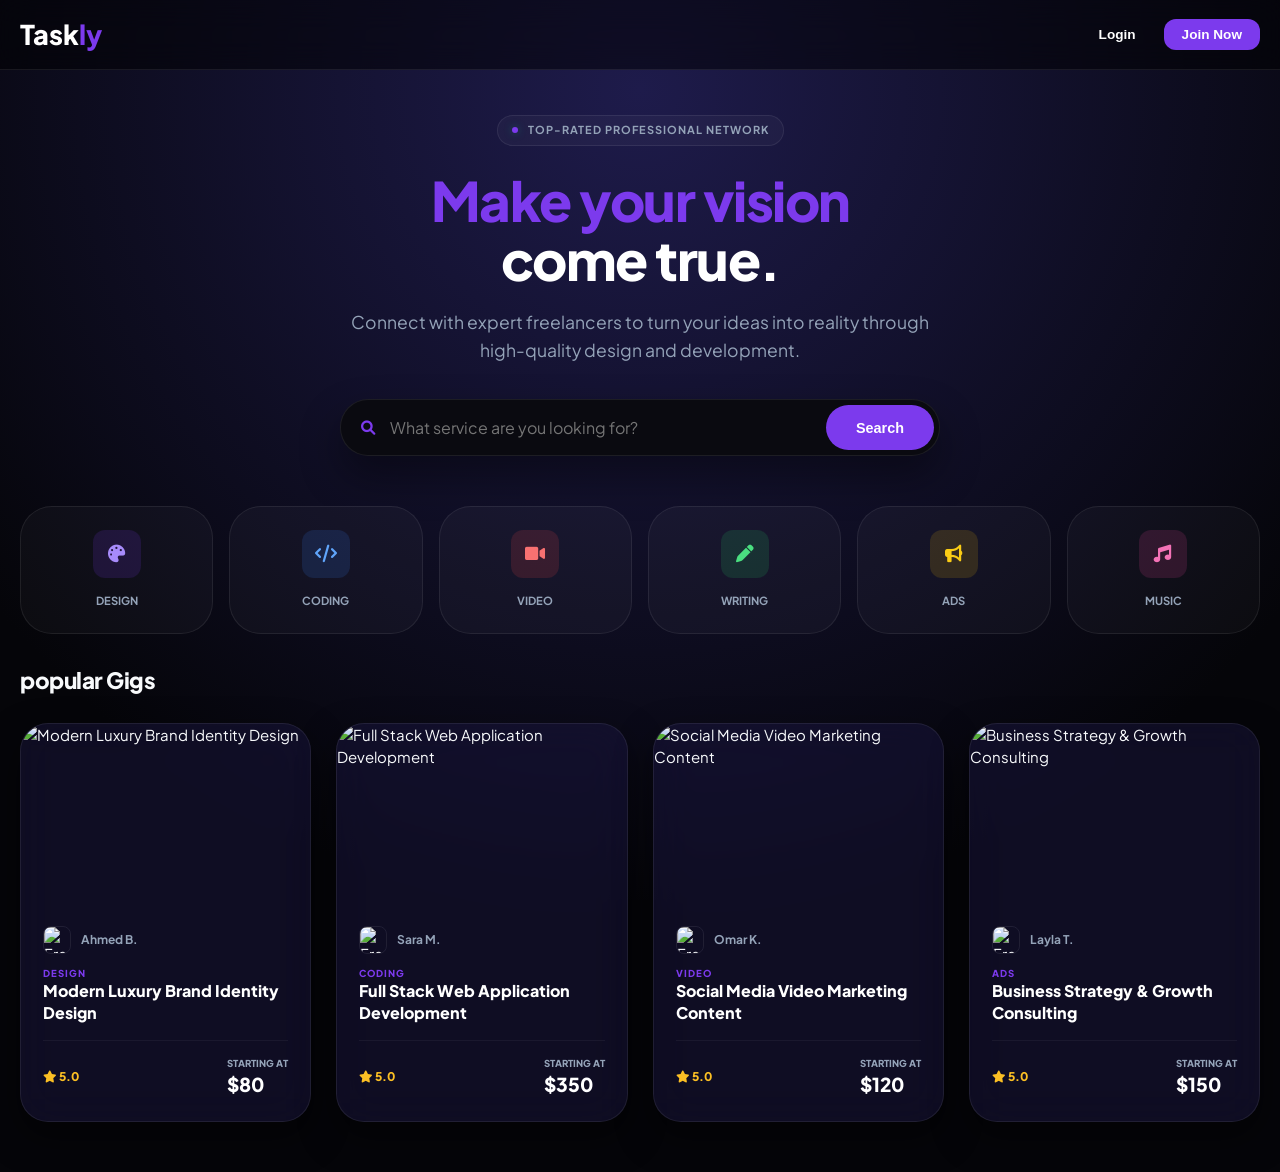
==== index.html @ 3a9c92f4 "first commit" ====
<!DOCTYPE html>
<html lang="en">
<head>
    <meta charset="UTF-8">
    <meta name="viewport" content="width=device-width, initial-scale=1.0">
    <title>FreelancePRO | Premium Marketplace</title>
    
    <link href="https://cdnjs.cloudflare.com/ajax/libs/font-awesome/6.0.0/css/all.min.css" rel="stylesheet">
    <link href="https://fonts.googleapis.com/css2?family=Plus+Jakarta+Sans:wght@300;400;600;800&display=swap" rel="stylesheet">

    <style>
        /* =========================================
           1. CORE & GLOBAL STYLES
           ========================================= */
        :root {
            --primary: #7c3aed;
            --primary-hover: #a78bfa;
            --dark-bg: #050509;
            --deep-purple: #1e1b4b;
            --glass: rgba(255, 255, 255, 0.03);
            --glass-card: rgba(30, 27, 75, 0.4);
            --glass-border: rgba(255, 255, 255, 0.08);
            --text-main: #f8fafc;
            --text-muted: #94a3b8;
        }

        * { box-sizing: border-box; margin: 0; padding: 0; }
        body { font-family: 'Plus Jakarta Sans', sans-serif; background: var(--dark-bg); color: var(--text-main); line-height: 1.5; font-size: 15px; overflow-x: hidden; }
        .cosmos-bg { position: fixed; inset: 0; z-index: -1; background: radial-gradient(circle at 50% 10%, var(--deep-purple) 0%, var(--dark-bg) 80%); }
        
        .container { max-width: 1400px; margin: 0 auto; padding: 0 20px; }

        /* Navbar */
        .navbar { position: fixed; top: 0; width: 100%; height: 70px; background: rgba(0,0,0,0.5); backdrop-filter: blur(15px); border-bottom: 1px solid var(--glass-border); z-index: 1000; display: flex; align-items: center; }
        .nav-content { display: flex; justify-content: space-between; align-items: center; width: 100%; }
        .logo { font-size: 1.7rem; font-weight: 800; color: white; text-decoration: none; cursor: pointer; }
        .logo span { color: var(--primary); }

        .btn-sm { padding: 8px 18px; border-radius: 12px; font-weight: 700; font-size: 0.85rem; cursor: pointer; transition: 0.3s; border: none; }
        .btn-primary { background: var(--primary); color: white; }

        .page { display: none; padding-top: 100px; animation: fadeIn 0.4s ease; }
        .active-page { display: block; }
        @keyframes fadeIn { from { opacity: 0; } to { opacity: 1; } }

        /* =========================================
           UPDATED: ULTRA-PRO HERO STYLES
           ========================================= */
        .hero-pro {
            padding: 5px 20px 40px;
            text-align: center;
            margin-top: 10px;
        }

        .hero-inner {
            max-width: 850px;
            margin: 0 auto;
        }

        .pro-status {
            display: inline-flex;
            align-items: center;
            gap: 10px;
            padding: 6px 14px;
            background: rgba(255, 255, 255, 0.03);
            border: 1px solid var(--glass-border);
           border-radius: 1.75rem;
            color: var(--text-muted);
            font-size: 11px;
            font-weight: 700;
            text-transform: uppercase;
            letter-spacing: 1px;
            margin-bottom: 25px;
        }

        .status-indicator {
            width: 6px;
            height: 6px;
            background:var(--primary); 
            border-radius: 50%;
            box-shadow: 0 0 8px rgba(16, 185, 129, 0.4);
        }

        .hero-pro h1 {
            font-size: clamp(2.2rem, 6vw, 3.4rem);
            font-weight: 800;
            line-height: 1.1;
            letter-spacing: -1.5px;
            margin-bottom: 18px;
            color: var(--primary);
        }

        .text-white { color: #ffffff; }

        .hero-pro p {
            font-size: 1.1rem;
            color: var(--text-muted);
            max-width: 600px;
            margin: 0 auto 35px;
            line-height: 1.6;
            font-weight: 400;
        }

        .search-pro-container {
            display: flex;
            background: #0a0a10;
            border: 1px solid var(--glass-border);
            padding: 5px;
            border-radius: 1.75rem;
            max-width: 600px;
            margin: 0 auto;
            box-shadow: 0 20px 40px rgba(0,0,0,0.4);
            transition: 0.3s ease;
        }

        .search-pro-container:focus-within {
            border-color: var(--primary);
            box-shadow: 0 0 30px rgba(124, 58, 237, 0.15);
        }

        .search-input-group {
            display: flex;
            align-items: center;
            flex: 1;
            padding-left: 15px;
        }

        .search-icon-pro { color: var(--primary); font-size: 0.9rem; }

        .search-pro-container input {
            width: 100%;
            background: transparent;
            border: none;
            padding: 12px 15px;
            color: #fff;
            font-size: 1rem;
            outline: none;
            font-family: inherit;
        }

        .btn-pro-action {
            background: var(--primary);
            color: white;
            border: none;
            padding: 0 30px;
           border-radius: 1.75rem;
            font-weight: 700;
            font-size: 0.9rem;
            cursor: pointer;
            transition: 0.2s;
        }

        .btn-pro-action:hover { background: var(--primary-hover); transform: translateY(-1px); }

        .hero-stats {
            display: flex;
            justify-content: center;
            align-items: center;
            gap: 20px;
            margin-top: 40px;
            opacity: 0.6;
        }

        .stat-item { font-size: 0.85rem; color: var(--text-muted); }
        .stat-item b { color: #fff; margin-right: 4px; }
        .stat-divider { width: 1px; height: 12px; background: var(--glass-border); }

        /* =========================================
           CATEGORIES & GIGS STYLES
           ========================================= */
        .categories-grid { display: grid; grid-template-columns: repeat(2, 1fr); gap: 1rem; margin: 10px 0 30px 0; }
        @media (min-width: 768px) { .categories-grid { grid-template-columns: repeat(6, 1fr); } }

        .cat-btn { background: var(--glass); border: 1px solid var(--glass-border); padding: 1.4rem; border-radius: 2rem; text-align: center; cursor: pointer; transition: 0.3s; }
        .cat-btn:hover { background: rgba(255,255,255,0.06); transform: translateY(-5px); border-color: var(--primary); }
        .icon-box { width: 3rem; height: 3rem; margin: 0 auto 10px; border-radius: 12px; display: flex; align-items: center; justify-content: center; font-size: 1.1rem; }
        .cat-label { font-weight: 700; font-size: 0.7rem; text-transform: uppercase; color: var(--text-muted); }

        .gigs-grid { 
            display: grid; 
            grid-template-columns: repeat(auto-fill, minmax(280px, 1fr)); 
            gap: 25px; 
            margin-bottom: 50px; 
        }

        @media (min-width: 1200px) { .gigs-grid { grid-template-columns: repeat(4, 1fr); } }

        .gig-card { 
            background: var(--glass-card); 
            backdrop-filter: blur(20px);
            border: 1px solid var(--glass-border); 
            border-radius: 1.75rem; 
            overflow: hidden; 
            transition: all 0.5s cubic-bezier(0.23, 1, 0.32, 1);
            cursor: pointer; 
            display: flex;
            flex-direction: column;
            box-shadow: 0 15px 35px rgba(0, 0, 0, 0.5);
        }

        .gig-card:hover { transform: translateY(-10px); border-color: rgba(124, 58, 237, 0.6); box-shadow: 0 25px 50px rgba(0, 0, 0, 0.8); }
        .card-img-wrapper { position: relative; height: 180px; overflow: hidden; }
        .card-img-wrapper img { width: 100%; height: 100%; object-fit: cover; transition: transform 0.7s ease; }

        .freelancer-info { display: flex; align-items: center; gap: 10px; margin-bottom: 12px; }
        .freelancer-info img { width: 28px; height: 28px; border-radius: 8px; object-fit: cover; border: 1px solid var(--glass-border); }
        .freelancer-name { font-size: 0.75rem; font-weight: 700; color: var(--text-muted); }

        .card-body { padding: 22px; display: flex; flex-direction: column; flex-grow: 1; }
        .card-body h3 { font-size: 1rem; font-weight: 800; margin: 0 0 15px 0; height: 2.8rem; overflow: hidden; line-height: 1.4; color: #fff; transition: color 0.3s ease; }
        .gig-card:hover h3 { color: var(--primary-hover); }

        .card-footer { display: flex; justify-content: space-between; align-items: center; border-top: 1px solid rgba(255, 255, 255, 0.05); padding-top: 15px; margin-top: auto; }
        .price-label { font-size: 0.6rem; color: var(--text-muted); text-transform: uppercase; font-weight: 800; display: block; }
        .price-value { font-weight: 900; font-size: 1.2rem; color: #fff; }
        .rating { font-size: 0.75rem; font-weight: 800; color: #fbbf24; }

        /* Details Styles */
        .details-layout { display: grid; grid-template-columns: 1fr; gap: 2.5rem; }
        @media (min-width: 1024px) { .details-layout { grid-template-columns: 1.6fr 1fr; } }
        .back-btn { background: none; border: none; color: var(--primary); font-weight: 800; text-transform: uppercase; font-size: 0.8rem; display: flex; align-items: center; gap: 8px; cursor: pointer; margin-bottom: 20px; }
        #d-title { font-size: 2rem; font-weight: 800; margin-bottom: 15px; letter-spacing: -0.5px; }
        .main-img-box { width: 100%; height: 380px; border-radius: 1.8rem; background: var(--glass); border: 1px solid var(--glass-border); overflow: hidden; padding: 6px; }
        .main-img-box img { width: 100%; height: 100%; object-fit: cover; border-radius: 1.5rem; }
        .sticky-card { position: sticky; top: 100px; background: var(--glass-card); border: 1px solid var(--glass-border); border-radius: 1.8rem; overflow: hidden; backdrop-filter: blur(20px); }
        .tabs { display: flex; background: rgba(255,255,255,0.02); border-bottom: 1px solid var(--glass-border); }
        .tab { flex: 1; padding: 15px; border: none; background: none; color: var(--text-muted); font-weight: 700; font-size: 0.85rem; cursor: pointer; }
        .tab.active { color: white; background: rgba(124, 58, 237, 0.1); border-bottom: 2px solid var(--primary); }
        .pkg-content { padding: 25px; }
        .pkg-price { font-size: 2.2rem; font-weight: 900; color: var(--primary); margin: 10px 0; }
        .btn-buy { width: 100%; padding: 15px; border-radius: 12px; background: var(--primary); color: white; font-weight: 800; border: none; cursor: pointer; font-size: 1rem; }
        .bg-design { background: rgba(124,58,237,0.15); color: #a78bfa; }
        .bg-coding { background: rgba(59,130,246,0.15); color: #60a5fa; }
    </style>
</head>
<body>

    <div class="cosmos-bg"></div>

    <nav class="navbar">
        <div class="container nav-content">
            <a href="#" class="logo" onclick="navigateTo('home')">Task<span>ly</span></a>
            <div style="display: flex; gap: 10px;">
                <button class="btn-sm" style="background:transparent; color:white;">Login</button>
                <button class="btn-sm btn-primary">Join Now</button>
            </div>
        </div>
    </nav>

    <main id="home-page" class="page active-page">
        <div class="container">
            <section class="hero-pro">
                <div class="hero-inner">
                    <div class="pro-status">
                        <span class="status-indicator"></span> 
                        Top-Rated Professional Network
                    </div>
                    
                    <h1>Make your vision <br> <span class="text-white">come true.</span></h1>
                    
                    <p>Connect with expert freelancers to turn your ideas into reality through high-quality design and development.</p>
                    
                    <div class="search-pro-container">
                        <div class="search-input-group">
                            <i class="fas fa-search search-icon-pro"></i>
                            <input type="text" placeholder="What service are you looking for?">
                        </div>
                        <button class="btn-pro-action">Search</button>
                    </div>

                    
                </div>
            </section>

            <section class="categories-grid">
                <div class="cat-btn"><div class="icon-box bg-design"><i class="fas fa-palette"></i></div><span class="cat-label">Design</span></div>
                <div class="cat-btn"><div class="icon-box bg-coding"><i class="fas fa-code"></i></div><span class="cat-label">Coding</span></div>
                <div class="cat-btn"><div class="icon-box bg-design" style="background:rgba(239,68,68,0.15); color:#f87171;"><i class="fas fa-video"></i></div><span class="cat-label">Video</span></div>
                <div class="cat-btn"><div class="icon-box bg-design" style="background:rgba(34,197,94,0.15); color:#4ade80;"><i class="fas fa-pen"></i></div><span class="cat-label">Writing</span></div>
                <div class="cat-btn"><div class="icon-box bg-design" style="background:rgba(234,179,8,0.15); color:#facc15;"><i class="fas fa-bullhorn"></i></div><span class="cat-label">Ads</span></div>
                <div class="cat-btn"><div class="icon-box bg-design" style="background:rgba(236,72,153,0.15); color:#f472b6;"><i class="fas fa-music"></i></div><span class="cat-label">Music</span></div>
            </section>

            <h2 style="margin-bottom: 25px; font-weight: 800; letter-spacing: -0.5px;">popular Gigs</h2>
            <div id="gigs-container" class="gigs-grid"></div>
        </div>
    </main>

    <main id="details-page" class="page">
        <div class="container">
            <button onclick="navigateTo('home')" class="back-btn"><i class="fas fa-arrow-left"></i> Back to Marketplace</button>
            <div class="details-layout">
                <div>
                    <h1 id="d-title">...</h1>
                    <div class="main-img-box"><img id="d-img" src="" alt="Service"></div>
                </div>
                <div>
                    <div class="sticky-card">
                        <div class="tabs">
                            <button class="tab active">Basic</button>
                            <button class="tab">Standard</button>
                            <button class="tab">Premium</button>
                        </div>
                        <div class="pkg-content">
                            <span id="d-cat" style="font-size: 0.7rem; font-weight: 800; color: var(--primary); text-transform: uppercase;">Category</span>
                            <div id="pkg-price" class="pkg-price">$0</div>
                            <button class="btn-buy">Continue ($<span id="btn-price">0</span>)</button>
                        </div>
                    </div>
                </div>
            </div>
        </div>
    </main>

    <script>
        const gigs = [
            { id: 1, title: "Modern Luxury Brand Identity Design", price: 80, cat: "Design", freelancer: "Ahmed B.", avatar: "https://i.pravatar.cc/100?u=1", img: "https://images.unsplash.com/photo-1626785774573-4b799315345d?w=800" },
            { id: 2, title: "Full Stack Web Application Development", price: 350, cat: "Coding", freelancer: "Sara M.", avatar: "https://i.pravatar.cc/100?u=2", img: "https://images.unsplash.com/photo-1587620962725-abab7fe55159?w=800" },
            { id: 3, title: "Social Media Video Marketing Content", price: 120, cat: "Video", freelancer: "Omar K.", avatar: "https://i.pravatar.cc/100?u=3", img: "https://images.unsplash.com/photo-1550745165-9bc0b252726f?w=800" },
            { id: 4, title: "Business Strategy & Growth Consulting", price: 150, cat: "Ads", freelancer: "Layla T.", avatar: "https://i.pravatar.cc/100?u=4", img: "https://images.unsplash.com/photo-1460925895917-afdab827c52f?w=800" }
        ];

        function renderGigs() {
            const container = document.getElementById('gigs-container');
            container.innerHTML = gigs.map(g => `
                <div class="gig-card" onclick="openDetails(${g.id})">
                    <div class="card-img-wrapper">
                        <img src="${g.img}" alt="${g.title}">
                    </div>
                    <div class="card-body">
                        <div class="freelancer-info">
                            <img src="${g.avatar}" alt="Freelancer">
                            <span class="freelancer-name">${g.freelancer}</span>
                        </div>
                        <span style="font-size:0.6rem; color:var(--primary); font-weight:800; text-transform:uppercase; letter-spacing:1px;">${g.cat}</span>
                        <h3>${g.title}</h3>
                        <div class="card-footer">
                            <div class="rating"><i class="fas fa-star"></i> 5.0</div>
                            <div class="price-container">
                                <span class="price-label">Starting at</span>
                                <span class="price-value">$${g.price}</span>
                            </div>
                        </div>
                    </div>
                </div>
            `).join('');
        }

        function navigateTo(id) {
            document.querySelectorAll('.page').forEach(p => p.classList.remove('active-page'));
            document.getElementById(id + '-page').classList.add('active-page');
            window.scrollTo(0,0);
        }

        function openDetails(id) {
            const g = gigs.find(x => x.id === id);
            if(g) {
                document.getElementById('d-title').innerText = g.title;
                document.getElementById('d-img').src = g.img;
                document.getElementById('pkg-price').innerText = "$" + g.price;
                document.getElementById('btn-price').innerText = g.price;
                document.getElementById('d-cat').innerText = g.cat;
                navigateTo('details');
            }
        }

        window.onload = renderGigs;
    </script>
</body>
</html>
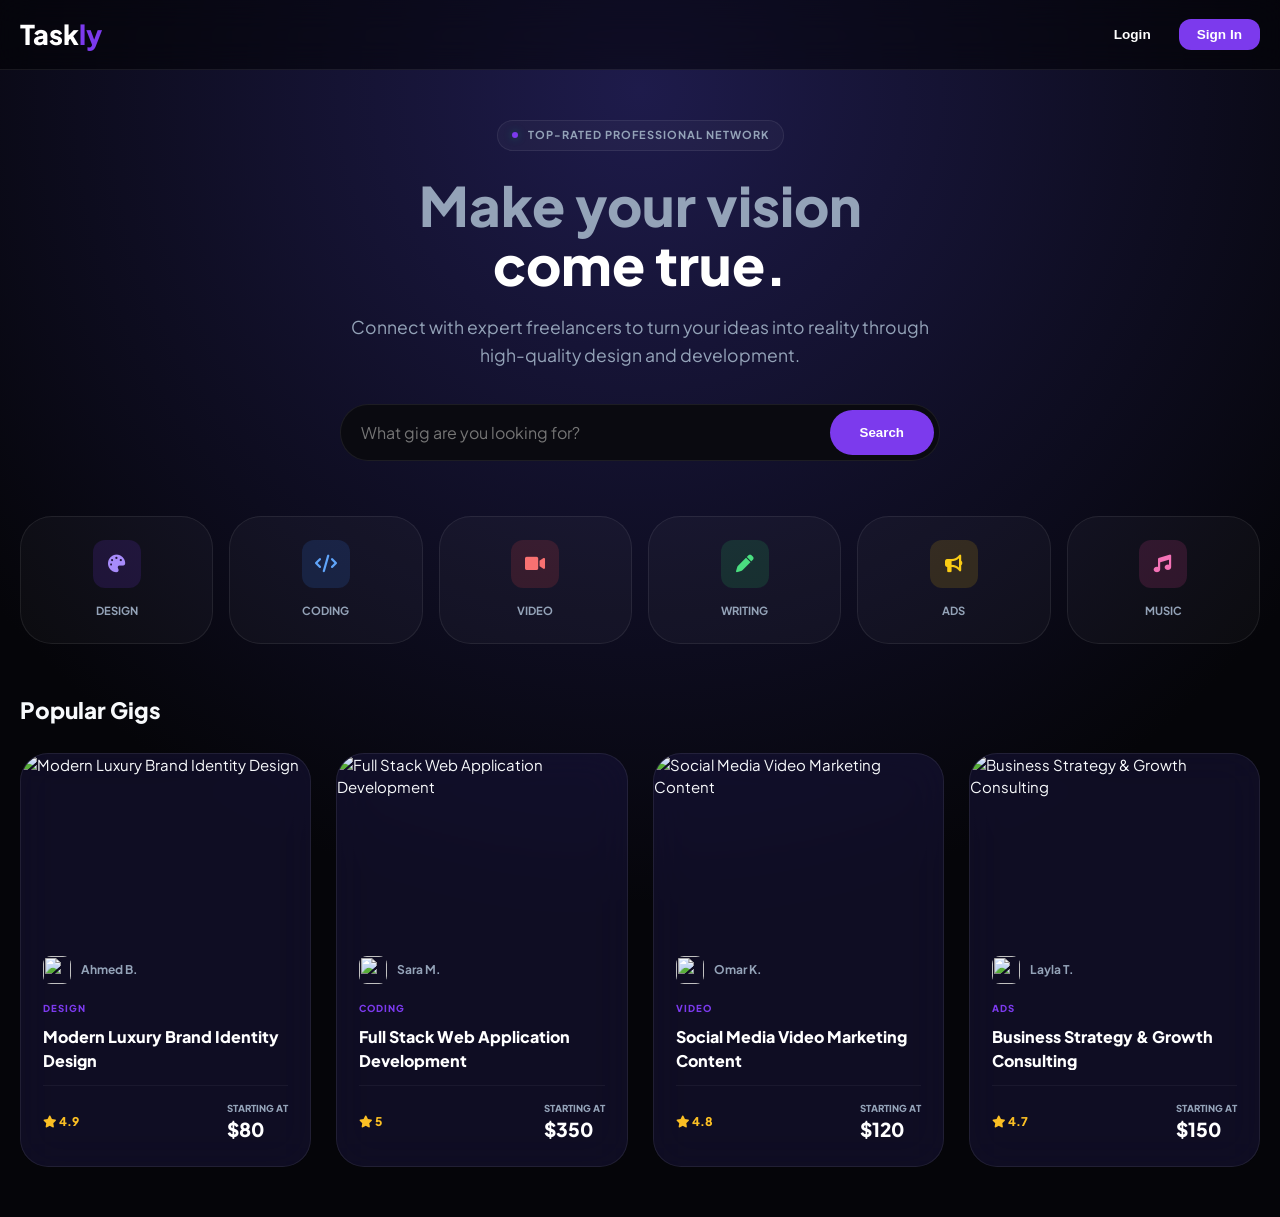
==== commit 6c99bc36: "first/24/4" ====
--- a/index.html
+++ b/index.html
@@ -3,368 +3,64 @@
 <head>
     <meta charset="UTF-8">
     <meta name="viewport" content="width=device-width, initial-scale=1.0">
-    <title>FreelancePRO | Premium Marketplace</title>
+    <title>Taskly | Freelance Marketplace</title>
+     <link rel="stylesheet" href="css/style.css">
+    <link rel="stylesheet" href="css/indexStyle.css">
+    <link rel="stylesheet" href="css/gigStyle.css">
     
+
+
     <link href="https://cdnjs.cloudflare.com/ajax/libs/font-awesome/6.0.0/css/all.min.css" rel="stylesheet">
     <link href="https://fonts.googleapis.com/css2?family=Plus+Jakarta+Sans:wght@300;400;600;800&display=swap" rel="stylesheet">
 
-    <style>
-        /* =========================================
-           1. CORE & GLOBAL STYLES
-           ========================================= */
-        :root {
-            --primary: #7c3aed;
-            --primary-hover: #a78bfa;
-            --dark-bg: #050509;
-            --deep-purple: #1e1b4b;
-            --glass: rgba(255, 255, 255, 0.03);
-            --glass-card: rgba(30, 27, 75, 0.4);
-            --glass-border: rgba(255, 255, 255, 0.08);
-            --text-main: #f8fafc;
-            --text-muted: #94a3b8;
-        }
-
-        * { box-sizing: border-box; margin: 0; padding: 0; }
-        body { font-family: 'Plus Jakarta Sans', sans-serif; background: var(--dark-bg); color: var(--text-main); line-height: 1.5; font-size: 15px; overflow-x: hidden; }
-        .cosmos-bg { position: fixed; inset: 0; z-index: -1; background: radial-gradient(circle at 50% 10%, var(--deep-purple) 0%, var(--dark-bg) 80%); }
-        
-        .container { max-width: 1400px; margin: 0 auto; padding: 0 20px; }
-
-        /* Navbar */
-        .navbar { position: fixed; top: 0; width: 100%; height: 70px; background: rgba(0,0,0,0.5); backdrop-filter: blur(15px); border-bottom: 1px solid var(--glass-border); z-index: 1000; display: flex; align-items: center; }
-        .nav-content { display: flex; justify-content: space-between; align-items: center; width: 100%; }
-        .logo { font-size: 1.7rem; font-weight: 800; color: white; text-decoration: none; cursor: pointer; }
-        .logo span { color: var(--primary); }
-
-        .btn-sm { padding: 8px 18px; border-radius: 12px; font-weight: 700; font-size: 0.85rem; cursor: pointer; transition: 0.3s; border: none; }
-        .btn-primary { background: var(--primary); color: white; }
-
-        .page { display: none; padding-top: 100px; animation: fadeIn 0.4s ease; }
-        .active-page { display: block; }
-        @keyframes fadeIn { from { opacity: 0; } to { opacity: 1; } }
-
-        /* =========================================
-           UPDATED: ULTRA-PRO HERO STYLES
-           ========================================= */
-        .hero-pro {
-            padding: 5px 20px 40px;
-            text-align: center;
-            margin-top: 10px;
-        }
-
-        .hero-inner {
-            max-width: 850px;
-            margin: 0 auto;
-        }
-
-        .pro-status {
-            display: inline-flex;
-            align-items: center;
-            gap: 10px;
-            padding: 6px 14px;
-            background: rgba(255, 255, 255, 0.03);
-            border: 1px solid var(--glass-border);
-           border-radius: 1.75rem;
-            color: var(--text-muted);
-            font-size: 11px;
-            font-weight: 700;
-            text-transform: uppercase;
-            letter-spacing: 1px;
-            margin-bottom: 25px;
-        }
-
-        .status-indicator {
-            width: 6px;
-            height: 6px;
-            background:var(--primary); 
-            border-radius: 50%;
-            box-shadow: 0 0 8px rgba(16, 185, 129, 0.4);
-        }
-
-        .hero-pro h1 {
-            font-size: clamp(2.2rem, 6vw, 3.4rem);
-            font-weight: 800;
-            line-height: 1.1;
-            letter-spacing: -1.5px;
-            margin-bottom: 18px;
-            color: var(--primary);
-        }
-
-        .text-white { color: #ffffff; }
-
-        .hero-pro p {
-            font-size: 1.1rem;
-            color: var(--text-muted);
-            max-width: 600px;
-            margin: 0 auto 35px;
-            line-height: 1.6;
-            font-weight: 400;
-        }
-
-        .search-pro-container {
-            display: flex;
-            background: #0a0a10;
-            border: 1px solid var(--glass-border);
-            padding: 5px;
-            border-radius: 1.75rem;
-            max-width: 600px;
-            margin: 0 auto;
-            box-shadow: 0 20px 40px rgba(0,0,0,0.4);
-            transition: 0.3s ease;
-        }
-
-        .search-pro-container:focus-within {
-            border-color: var(--primary);
-            box-shadow: 0 0 30px rgba(124, 58, 237, 0.15);
-        }
-
-        .search-input-group {
-            display: flex;
-            align-items: center;
-            flex: 1;
-            padding-left: 15px;
-        }
-
-        .search-icon-pro { color: var(--primary); font-size: 0.9rem; }
-
-        .search-pro-container input {
-            width: 100%;
-            background: transparent;
-            border: none;
-            padding: 12px 15px;
-            color: #fff;
-            font-size: 1rem;
-            outline: none;
-            font-family: inherit;
-        }
-
-        .btn-pro-action {
-            background: var(--primary);
-            color: white;
-            border: none;
-            padding: 0 30px;
-           border-radius: 1.75rem;
-            font-weight: 700;
-            font-size: 0.9rem;
-            cursor: pointer;
-            transition: 0.2s;
-        }
-
-        .btn-pro-action:hover { background: var(--primary-hover); transform: translateY(-1px); }
-
-        .hero-stats {
-            display: flex;
-            justify-content: center;
-            align-items: center;
-            gap: 20px;
-            margin-top: 40px;
-            opacity: 0.6;
-        }
-
-        .stat-item { font-size: 0.85rem; color: var(--text-muted); }
-        .stat-item b { color: #fff; margin-right: 4px; }
-        .stat-divider { width: 1px; height: 12px; background: var(--glass-border); }
-
-        /* =========================================
-           CATEGORIES & GIGS STYLES
-           ========================================= */
-        .categories-grid { display: grid; grid-template-columns: repeat(2, 1fr); gap: 1rem; margin: 10px 0 30px 0; }
-        @media (min-width: 768px) { .categories-grid { grid-template-columns: repeat(6, 1fr); } }
-
-        .cat-btn { background: var(--glass); border: 1px solid var(--glass-border); padding: 1.4rem; border-radius: 2rem; text-align: center; cursor: pointer; transition: 0.3s; }
-        .cat-btn:hover { background: rgba(255,255,255,0.06); transform: translateY(-5px); border-color: var(--primary); }
-        .icon-box { width: 3rem; height: 3rem; margin: 0 auto 10px; border-radius: 12px; display: flex; align-items: center; justify-content: center; font-size: 1.1rem; }
-        .cat-label { font-weight: 700; font-size: 0.7rem; text-transform: uppercase; color: var(--text-muted); }
-
-        .gigs-grid { 
-            display: grid; 
-            grid-template-columns: repeat(auto-fill, minmax(280px, 1fr)); 
-            gap: 25px; 
-            margin-bottom: 50px; 
-        }
-
-        @media (min-width: 1200px) { .gigs-grid { grid-template-columns: repeat(4, 1fr); } }
-
-        .gig-card { 
-            background: var(--glass-card); 
-            backdrop-filter: blur(20px);
-            border: 1px solid var(--glass-border); 
-            border-radius: 1.75rem; 
-            overflow: hidden; 
-            transition: all 0.5s cubic-bezier(0.23, 1, 0.32, 1);
-            cursor: pointer; 
-            display: flex;
-            flex-direction: column;
-            box-shadow: 0 15px 35px rgba(0, 0, 0, 0.5);
-        }
-
-        .gig-card:hover { transform: translateY(-10px); border-color: rgba(124, 58, 237, 0.6); box-shadow: 0 25px 50px rgba(0, 0, 0, 0.8); }
-        .card-img-wrapper { position: relative; height: 180px; overflow: hidden; }
-        .card-img-wrapper img { width: 100%; height: 100%; object-fit: cover; transition: transform 0.7s ease; }
-
-        .freelancer-info { display: flex; align-items: center; gap: 10px; margin-bottom: 12px; }
-        .freelancer-info img { width: 28px; height: 28px; border-radius: 8px; object-fit: cover; border: 1px solid var(--glass-border); }
-        .freelancer-name { font-size: 0.75rem; font-weight: 700; color: var(--text-muted); }
-
-        .card-body { padding: 22px; display: flex; flex-direction: column; flex-grow: 1; }
-        .card-body h3 { font-size: 1rem; font-weight: 800; margin: 0 0 15px 0; height: 2.8rem; overflow: hidden; line-height: 1.4; color: #fff; transition: color 0.3s ease; }
-        .gig-card:hover h3 { color: var(--primary-hover); }
-
-        .card-footer { display: flex; justify-content: space-between; align-items: center; border-top: 1px solid rgba(255, 255, 255, 0.05); padding-top: 15px; margin-top: auto; }
-        .price-label { font-size: 0.6rem; color: var(--text-muted); text-transform: uppercase; font-weight: 800; display: block; }
-        .price-value { font-weight: 900; font-size: 1.2rem; color: #fff; }
-        .rating { font-size: 0.75rem; font-weight: 800; color: #fbbf24; }
-
-        /* Details Styles */
-        .details-layout { display: grid; grid-template-columns: 1fr; gap: 2.5rem; }
-        @media (min-width: 1024px) { .details-layout { grid-template-columns: 1.6fr 1fr; } }
-        .back-btn { background: none; border: none; color: var(--primary); font-weight: 800; text-transform: uppercase; font-size: 0.8rem; display: flex; align-items: center; gap: 8px; cursor: pointer; margin-bottom: 20px; }
-        #d-title { font-size: 2rem; font-weight: 800; margin-bottom: 15px; letter-spacing: -0.5px; }
-        .main-img-box { width: 100%; height: 380px; border-radius: 1.8rem; background: var(--glass); border: 1px solid var(--glass-border); overflow: hidden; padding: 6px; }
-        .main-img-box img { width: 100%; height: 100%; object-fit: cover; border-radius: 1.5rem; }
-        .sticky-card { position: sticky; top: 100px; background: var(--glass-card); border: 1px solid var(--glass-border); border-radius: 1.8rem; overflow: hidden; backdrop-filter: blur(20px); }
-        .tabs { display: flex; background: rgba(255,255,255,0.02); border-bottom: 1px solid var(--glass-border); }
-        .tab { flex: 1; padding: 15px; border: none; background: none; color: var(--text-muted); font-weight: 700; font-size: 0.85rem; cursor: pointer; }
-        .tab.active { color: white; background: rgba(124, 58, 237, 0.1); border-bottom: 2px solid var(--primary); }
-        .pkg-content { padding: 25px; }
-        .pkg-price { font-size: 2.2rem; font-weight: 900; color: var(--primary); margin: 10px 0; }
-        .btn-buy { width: 100%; padding: 15px; border-radius: 12px; background: var(--primary); color: white; font-weight: 800; border: none; cursor: pointer; font-size: 1rem; }
-        .bg-design { background: rgba(124,58,237,0.15); color: #a78bfa; }
-        .bg-coding { background: rgba(59,130,246,0.15); color: #60a5fa; }
-    </style>
+    
 </head>
 <body>
 
-    <div class="cosmos-bg"></div>
+    
+     <div class="animated-background"></div>
 
     <nav class="navbar">
         <div class="container nav-content">
-            <a href="#" class="logo" onclick="navigateTo('home')">Task<span>ly</span></a>
+            <a href="index.html" class="brand-logo">Task<span>ly</span></a>
             <div style="display: flex; gap: 10px;">
-                <button class="btn-sm" style="background:transparent; color:white;">Login</button>
-                <button class="btn-sm btn-primary">Join Now</button>
+                <button class="button-small" style="background:transparent; color:white;">Login</button>
+                <button class="button-small button-primary">Sign In</button>
             </div>
         </div>
     </nav>
 
-    <main id="home-page" class="page active-page">
-        <div class="container">
-            <section class="hero-pro">
-                <div class="hero-inner">
-                    <div class="pro-status">
+    <main class="container">
+        <section class="hero-container">
+            <div class="hero-inner-content">
+                <div class="pro-status">
                         <span class="status-indicator"></span> 
                         Top-Rated Professional Network
-                    </div>
+                </div>
+                <h1>Make your vision <br> <span class="white-highlight">come true.</span></h1>
+                <p>Connect with expert freelancers to turn your ideas into reality through high-quality design and development.</p>
                     
-                    <h1>Make your vision <br> <span class="text-white">come true.</span></h1>
-                    
-                    <p>Connect with expert freelancers to turn your ideas into reality through high-quality design and development.</p>
-                    
-                    <div class="search-pro-container">
-                        <div class="search-input-group">
-                            <i class="fas fa-search search-icon-pro"></i>
-                            <input type="text" placeholder="What service are you looking for?">
-                        </div>
-                        <button class="btn-pro-action">Search</button>
-                    </div>
 
-                    
+                <div class="search-wrapper">
+                    <input type="text" placeholder="What gig are you looking for?">
+                    <button class="search-button">Search</button>
                 </div>
-            </section>
+            </div>
+        </section>
+        
+         <section class="category-grid">
+                 <div class="category-button"><div class="icon-box bg-design" style="background:rgba(124, 58, 237, 0.15); color: #a78bfa";><i class="fas fa-palette"></i></div><span class="category-label">Design</span></div>
+                <div class="category-button"><div class="icon-box bg-coding" style="background: rgba(59, 130, 246, 0.15); color: #60a5fa;"><i class="fas fa-code"></i></div><span class="category-label">Coding</span></div>
+                <div class="category-button"><div class="icon-box bg-design" style="background:rgba(239,68,68,0.15); color:#f87171;"><i class="fas fa-video"></i></div><span class="category-label">Video</span></div>
+                <div class="category-button"><div class="icon-box bg-design" style="background:rgba(34,197,94,0.15); color:#4ade80;"><i class="fas fa-pen"></i></div><span class="category-label">Writing</span></div>
+                <div class="category-button"><div class="icon-box bg-design" style="background:rgba(234,179,8,0.15); color:#facc15;"><i class="fas fa-bullhorn"></i></div><span class="category-label">Ads</span></div>
+                <div class="category-button"><div class="icon-box bg-design" style="background:rgba(236,72,153,0.15); color:#f472b6;"><i class="fas fa-music"></i></div><span class="category-label">Music</span></div>
+        </section>
 
-            <section class="categories-grid">
-                <div class="cat-btn"><div class="icon-box bg-design"><i class="fas fa-palette"></i></div><span class="cat-label">Design</span></div>
-                <div class="cat-btn"><div class="icon-box bg-coding"><i class="fas fa-code"></i></div><span class="cat-label">Coding</span></div>
-                <div class="cat-btn"><div class="icon-box bg-design" style="background:rgba(239,68,68,0.15); color:#f87171;"><i class="fas fa-video"></i></div><span class="cat-label">Video</span></div>
-                <div class="cat-btn"><div class="icon-box bg-design" style="background:rgba(34,197,94,0.15); color:#4ade80;"><i class="fas fa-pen"></i></div><span class="cat-label">Writing</span></div>
-                <div class="cat-btn"><div class="icon-box bg-design" style="background:rgba(234,179,8,0.15); color:#facc15;"><i class="fas fa-bullhorn"></i></div><span class="cat-label">Ads</span></div>
-                <div class="cat-btn"><div class="icon-box bg-design" style="background:rgba(236,72,153,0.15); color:#f472b6;"><i class="fas fa-music"></i></div><span class="cat-label">Music</span></div>
-            </section>
-
-            <h2 style="margin-bottom: 25px; font-weight: 800; letter-spacing: -0.5px;">popular Gigs</h2>
-            <div id="gigs-container" class="gigs-grid"></div>
-        </div>
+        <h2 style="margin-bottom: 25px; font-weight: 800;">Popular Gigs</h2>
+        <div id="gigs-main-container" class="gigs-main-grid"></div>
     </main>
 
-    <main id="details-page" class="page">
-        <div class="container">
-            <button onclick="navigateTo('home')" class="back-btn"><i class="fas fa-arrow-left"></i> Back to Marketplace</button>
-            <div class="details-layout">
-                <div>
-                    <h1 id="d-title">...</h1>
-                    <div class="main-img-box"><img id="d-img" src="" alt="Service"></div>
-                </div>
-                <div>
-                    <div class="sticky-card">
-                        <div class="tabs">
-                            <button class="tab active">Basic</button>
-                            <button class="tab">Standard</button>
-                            <button class="tab">Premium</button>
-                        </div>
-                        <div class="pkg-content">
-                            <span id="d-cat" style="font-size: 0.7rem; font-weight: 800; color: var(--primary); text-transform: uppercase;">Category</span>
-                            <div id="pkg-price" class="pkg-price">$0</div>
-                            <button class="btn-buy">Continue ($<span id="btn-price">0</span>)</button>
-                        </div>
-                    </div>
-                </div>
-            </div>
-        </div>
-    </main>
-
-    <script>
-        const gigs = [
-            { id: 1, title: "Modern Luxury Brand Identity Design", price: 80, cat: "Design", freelancer: "Ahmed B.", avatar: "https://i.pravatar.cc/100?u=1", img: "https://images.unsplash.com/photo-1626785774573-4b799315345d?w=800" },
-            { id: 2, title: "Full Stack Web Application Development", price: 350, cat: "Coding", freelancer: "Sara M.", avatar: "https://i.pravatar.cc/100?u=2", img: "https://images.unsplash.com/photo-1587620962725-abab7fe55159?w=800" },
-            { id: 3, title: "Social Media Video Marketing Content", price: 120, cat: "Video", freelancer: "Omar K.", avatar: "https://i.pravatar.cc/100?u=3", img: "https://images.unsplash.com/photo-1550745165-9bc0b252726f?w=800" },
-            { id: 4, title: "Business Strategy & Growth Consulting", price: 150, cat: "Ads", freelancer: "Layla T.", avatar: "https://i.pravatar.cc/100?u=4", img: "https://images.unsplash.com/photo-1460925895917-afdab827c52f?w=800" }
-        ];
-
-        function renderGigs() {
-            const container = document.getElementById('gigs-container');
-            container.innerHTML = gigs.map(g => `
-                <div class="gig-card" onclick="openDetails(${g.id})">
-                    <div class="card-img-wrapper">
-                        <img src="${g.img}" alt="${g.title}">
-                    </div>
-                    <div class="card-body">
-                        <div class="freelancer-info">
-                            <img src="${g.avatar}" alt="Freelancer">
-                            <span class="freelancer-name">${g.freelancer}</span>
-                        </div>
-                        <span style="font-size:0.6rem; color:var(--primary); font-weight:800; text-transform:uppercase; letter-spacing:1px;">${g.cat}</span>
-                        <h3>${g.title}</h3>
-                        <div class="card-footer">
-                            <div class="rating"><i class="fas fa-star"></i> 5.0</div>
-                            <div class="price-container">
-                                <span class="price-label">Starting at</span>
-                                <span class="price-value">$${g.price}</span>
-                            </div>
-                        </div>
-                    </div>
-                </div>
-            `).join('');
-        }
-
-        function navigateTo(id) {
-            document.querySelectorAll('.page').forEach(p => p.classList.remove('active-page'));
-            document.getElementById(id + '-page').classList.add('active-page');
-            window.scrollTo(0,0);
-        }
-
-        function openDetails(id) {
-            const g = gigs.find(x => x.id === id);
-            if(g) {
-                document.getElementById('d-title').innerText = g.title;
-                document.getElementById('d-img').src = g.img;
-                document.getElementById('pkg-price').innerText = "$" + g.price;
-                document.getElementById('btn-price').innerText = g.price;
-                document.getElementById('d-cat').innerText = g.cat;
-                navigateTo('details');
-            }
-        }
-
-        window.onload = renderGigs;
-    </script>
+    <script src="js/index.js"></script>
 </body>
 </html>
--- a/css/style.css
+++ b/css/style.css
@@ -0,0 +1,88 @@
+        :root {
+            --primary-color: #7c3aed;
+            --primary-hover: #a78bfa;
+            --background-dark: #050509;
+            --background-deep: #1e1b4b;
+            --glass-white: rgba(255, 255, 255, 0.03);
+            --glass-card-bg: rgba(30, 27, 75, 0.4);
+            --glass-border: rgba(255, 255, 255, 0.08);
+            --text-primary: #f8fafc;
+            --text-secondary: #94a3b8;
+            --rating-gold: #fbbf24;
+            --text-muted: #94a3b8;
+        }
+
+        * {
+            box-sizing: border-box;
+            margin: 0;
+            padding: 0;
+        }
+
+        body {
+            font-family: 'Plus Jakarta Sans', sans-serif;
+            background: var(--background-dark);
+            color: var(--text-primary);
+            line-height: 1.5;
+            font-size: 15px;
+            overflow-x: hidden;
+            
+        }
+
+        .animated-background {
+            position: fixed;
+            inset: 0;
+            z-index: -1;
+            background: radial-gradient(circle at 50% 10%, var(--background-deep) 0%, var(--background-dark) 80%);
+        }
+        .container {
+            max-width: 1400px;
+            margin: 0 auto;
+            padding: 0 20px;
+        }
+
+        /* Navbar Styles */
+        .navbar {
+            position: fixed;
+            top: 0;
+            width: 100%;
+            height: 70px;
+            background: rgba(0, 0, 0, 0.5);
+            backdrop-filter: blur(15px);
+            border-bottom: 1px solid var(--glass-border);
+            z-index: 1000;
+            display: flex;
+            align-items: center;
+        }
+
+        .nav-content {
+            display: flex;
+            justify-content: space-between;
+            align-items: center;
+            width: 100%;
+        }
+
+        .brand-logo {
+            font-size: 1.7rem;
+            font-weight: 800;
+            color: white;
+            text-decoration: none;
+        }
+
+        .brand-logo span {
+            color: var(--primary-color);
+        }
+
+        .button-small {
+            padding: 8px 18px;
+            border-radius: 12px;
+            font-weight: 700;
+            font-size: 0.85rem;
+            cursor: pointer;
+            transition: 0.3s;
+            border: none;
+        }
+
+        .button-primary {
+            background: var(--primary-color);
+            color: white;
+        }
--- a/css/indexStyle.css
+++ b/css/indexStyle.css
@@ -0,0 +1,138 @@
+/* Hero Section */
+
+.hero-container {
+    padding: 120px 20px 40px;
+    text-align: center;
+}
+
+.hero-inner-content {
+    max-width: 850px;
+    margin: 0 auto;
+}
+
+.hero-container p {
+    font-size: 1.1rem;
+    color: var(--text-muted);
+    max-width: 600px;
+    margin: 0 auto 35px;
+    line-height: 1.6;
+    font-weight: 400;
+}
+
+.hero-container h1 {
+    font-size: clamp(2.2rem, 6vw, 3.4rem);
+    font-weight: 800;
+    line-height: 1.1;
+    margin-bottom: 18px;
+    color: var(--text-muted);
+}
+
+.white-highlight {
+    color: #ffffff;
+}
+
+.search-wrapper {
+    display: flex;
+    background: #0a0a10;
+    border: 1px solid var(--glass-border);
+    padding: 5px;
+    border-radius: 1.75rem;
+    max-width: 600px;
+    margin: 15px auto;
+}
+
+.search-wrapper input {
+    width: 100%;
+    background: transparent;
+    border: none;
+    padding: 12px 15px;
+    color: #fff;
+    font-size: 1rem;
+    outline: none;
+    font-family: inherit;
+}
+
+.search-wrapper:focus-within {
+    border-color: var(--primary-color);
+    box-shadow: 0 0 30px rgba(124, 58, 237, 0.15);
+}
+
+.search-button {
+    background: var(--primary-color);
+    color: white;
+    border: none;
+    padding: 0 30px;
+    border-radius: 1.75rem;
+    font-weight: 700;
+    cursor: pointer;
+}
+
+.search-button:hover {
+    background: var(--primary-hover);
+    transform: translateY(-1px);
+}
+
+/* Category Items */
+.category-grid {
+    display: grid;
+    grid-template-columns: repeat(auto-fit, minmax(150px, 1fr));
+    gap: 1rem;
+    margin-bottom: 50px;
+}
+
+.category-button {
+    background: var(--glass-white);
+    border: 1px solid var(--glass-border);
+    padding: 1.4rem;
+    border-radius: 2rem;
+    text-align: center;
+    cursor: pointer;
+    transition: 0.3s;
+}
+
+.category-button:hover {
+    transform: translateY(-5px);
+    border-color: var(--primary-color);
+}
+
+.icon-box {
+    width: 3rem;
+    height: 3rem;
+    margin: 0 auto 10px;
+    border-radius: 12px;
+    display: flex;
+    align-items: center;
+    justify-content: center;
+    font-size: 1.1rem;
+}
+
+.category-label {
+    font-weight: 700;
+    font-size: 0.7rem;
+    text-transform: uppercase;
+    color: var(--text-muted);
+}
+
+.pro-status {
+    display: inline-flex;
+    align-items: center;
+    gap: 10px;
+    padding: 6px 14px;
+    background: rgba(255, 255, 255, 0.03);
+    border: 1px solid var(--glass-border);
+    border-radius: 1.75rem;
+    color: var(--text-muted);
+    font-size: 11px;
+    font-weight: 700;
+    text-transform: uppercase;
+    letter-spacing: 1px;
+    margin-bottom: 25px;
+}
+
+.status-indicator {
+    width: 6px;
+    height: 6px;
+    background: var(--primary-color);
+    border-radius: 50%;
+    box-shadow: 0 0 8px rgba(16, 185, 129, 0.4);
+}
--- a/css/gigStyle.css
+++ b/css/gigStyle.css
@@ -0,0 +1,82 @@
+        .gigs-main-grid {
+            display: grid;
+            grid-template-columns: repeat(auto-fill, minmax(280px, 1fr));
+            gap: 25px;
+            margin-bottom: 50px;
+        }
+
+        .gig-card {
+            background: var(--glass-card-bg);
+            backdrop-filter: blur(20px);
+            border: 1px solid var(--glass-border);
+            border-radius: 1.75rem;
+            overflow: hidden;
+            transition: 0.4s ease;
+            cursor: pointer;
+            display: flex;
+            flex-direction: column;
+        }
+
+        .gig-card:hover {
+            transform: translateY(-10px);
+            border-color: var(--primary-hover);
+        }
+
+        .gig-image-container {
+            height: 180px;
+            overflow: hidden;
+        }
+
+        .gig-image-container img {
+            width: 100%;
+            height: 100%;
+            object-fit: cover;
+        }
+
+        .gig-body-content {
+            padding: 22px;
+            flex-grow: 1;
+            display: flex;
+            flex-direction: column;
+        }
+
+        /* Fixed: Category naming and removed inline style */
+        .gig-category-badge {
+            font-size: 0.6rem;
+            color: var(--primary-color);
+            font-weight: 800;
+            text-transform: uppercase;
+            letter-spacing: 1px;
+            margin-top: 5px;
+            display: block;
+        }
+
+        .gig-title-text {
+            font-size: 1rem;
+            font-weight: 800;
+            margin: 10px 0 15px 0;
+            height: 2.8rem;
+            overflow: hidden;
+            color: #fff;
+        }
+
+        .gig-footer-info {
+            display: flex;
+            justify-content: space-between;
+            align-items: center;
+            border-top: 1px solid rgba(255, 255, 255, 0.05);
+            padding-top: 15px;
+            margin-top: auto;
+        }
+
+        .rating-display {
+            font-size: 0.75rem;
+            font-weight: 800;
+            color: var(--rating-gold);
+        }
+
+        .price-value-text {
+            font-weight: 900;
+            font-size: 1.2rem;
+            color: #fff;
+        }
